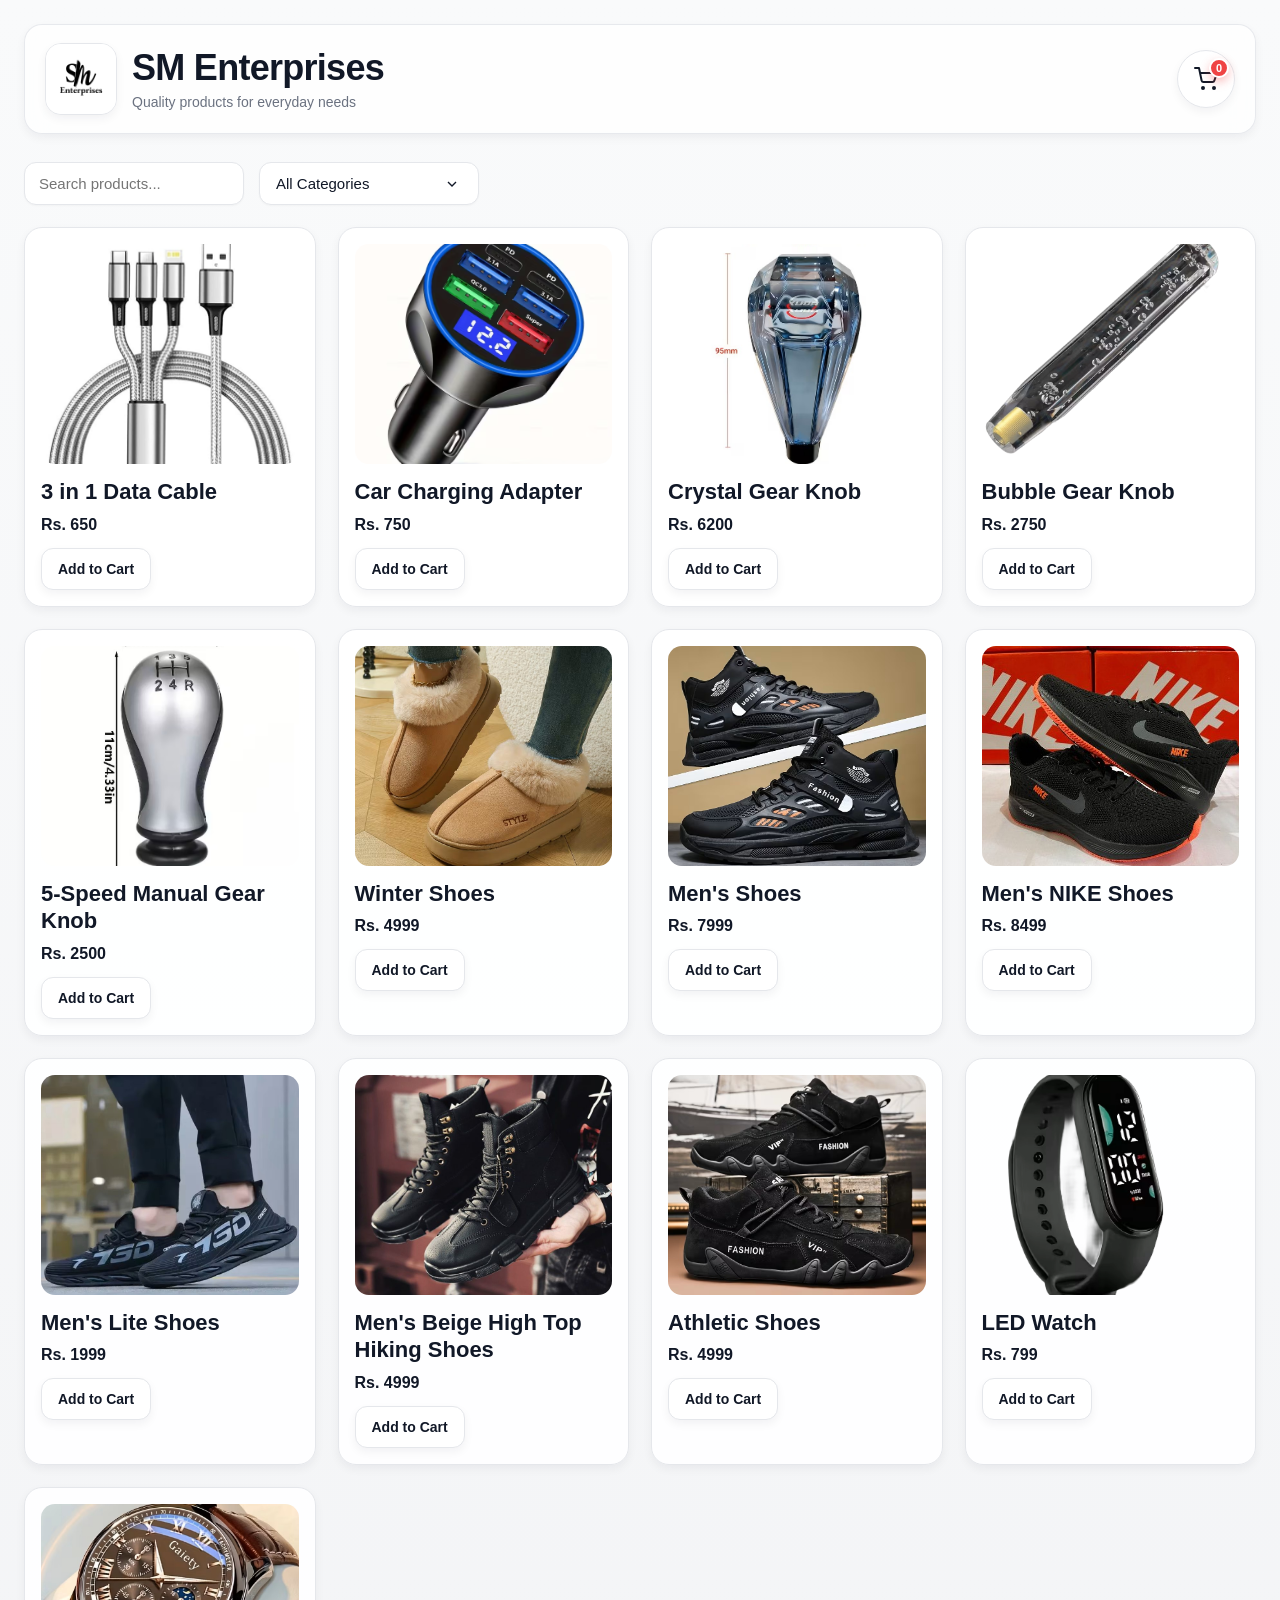
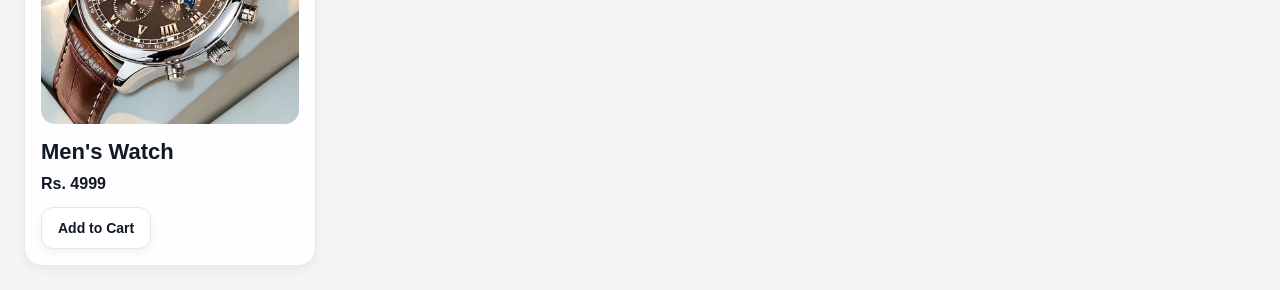
==== index.html @ e82f8332 "Update and rename shop.html to index.html" ====
<!DOCTYPE html>
<html lang="en">
<head>
  <meta charset="UTF-8" />
  <meta name="viewport" content="width=device-width, initial-scale=1.0" />
  <title>SM Enterprises | Shop</title>
  <link rel="stylesheet" href="style.css" />
</head>
<body>

  <div class="top-bar">
    <div class="brand">
      <img src="images/logo.jpg" alt="SM Enterprises Logo" class="logo" />

      <div class="brand-text">
        <h1 class="shop-title">SM Enterprises</h1>
        <p class="shop-tagline">Quality products for everyday needs</p>
      </div>
    </div>

    <a href="cart.html" class="cart-link" aria-label="View cart">
      <div class="cart-icon-wrapper">
        <svg class="cart-icon" xmlns="http://www.w3.org/2000/svg"
          viewBox="0 0 24 24" fill="none" stroke="currentColor"
          stroke-width="2" stroke-linecap="round" stroke-linejoin="round">
          <circle cx="9" cy="21" r="1"></circle>
          <circle cx="20" cy="21" r="1"></circle>
          <path d="M1 1h4l2.6 12.5a2 2 0 0 0 2 1.5h8.8a2 2 0 0 0 2-1.5L23 6H6"></path>
        </svg>

        <span id="cart-count" class="cart-badge">0</span>
      </div>
    </a>
  </div>

  <div class="shop-controls">
    <input type="text" id="search-input" placeholder="Search products..." />

    <select id="category-filter">
      <option value="All">All Categories</option>
      <option value="Car Accessories">Car Accessories</option>
      <option value="Shoes">Shoes</option>
      <option value="Watches">Watches</option>
      <option value="Lights and Mics">Lights and Mics</option>
      <option value="Kitchen Items">Kitchen Items</option>
    </select>
  </div>

  <div id="product-list"></div>

  <script src="script.js"></script>
</body>
</html>
---- style.css ----
:root {
  --bg: #f6f7fb;
  --surface: #ffffff;
  --surface-2: #f9fafb;
  --text: #111827;
  --muted: #6b7280;
  --border: #e5e7eb;
  --border-strong: #d1d5db;
  --primary: #111827;
  --primary-hover: #000000;
  --accent: #16a34a;
  --accent-soft: #dcfce7;
  --danger: #dc2626;
  --shadow-sm: 0 4px 10px rgba(17, 24, 39, 0.05);
  --shadow-md: 0 10px 25px rgba(17, 24, 39, 0.08);
  --radius-sm: 10px;
  --radius-md: 14px;
  --radius-lg: 18px;
  --transition: 0.25s ease;
}

* {
  box-sizing: border-box;
}

body {
  font-family: Arial, sans-serif;
  padding: 24px;
  margin: 0;
  background: linear-gradient(180deg, #f9fafb 0%, #f3f4f6 100%);
  color: var(--text);
}

/* TOP BAR */
.top-bar {
  display: flex;
  justify-content: space-between;
  align-items: center;
  gap: 20px;
  margin-bottom: 28px;
  flex-wrap: wrap;
  padding: 18px 20px;
  background: rgba(255, 255, 255, 0.75);
  backdrop-filter: blur(10px);
  border: 1px solid rgba(229, 231, 235, 0.9);
  border-radius: var(--radius-lg);
  box-shadow: var(--shadow-sm);
}

.brand {
  display: flex;
  align-items: center;
  gap: 15px;
}

.logo {
  width: 72px;
  height: 72px;
  object-fit: cover;
  border: 1px solid var(--border);
  border-radius: 16px;
  background: #fff;
  box-shadow: var(--shadow-sm);
}

.brand-text {
  display: flex;
  flex-direction: column;
}

.shop-title {
  margin: 0;
  font-size: 36px;
  line-height: 1.1;
  letter-spacing: -0.02em;
}

.shop-tagline {
  margin: 6px 0 0;
  font-size: 14px;
  color: var(--muted);
}

/* CART ICON BUTTON */
.cart-link {
  position: relative;
  display: inline-flex;
  align-items: center;
  justify-content: center;
  width: 58px;
  height: 58px;
  text-decoration: none;
  border: 1px solid var(--border);
  border-radius: 999px;
  background: #fff;
  box-shadow: var(--shadow-sm);
  transition: var(--transition);
}

.cart-link:hover {
  transform: translateY(-2px);
  box-shadow: 0 12px 24px rgba(0, 0, 0, 0.12);
  border-color: var(--border-strong);
}

.cart-icon-wrapper {
  position: relative;
  display: inline-flex;
  align-items: center;
  justify-content: center;
}

.cart-link svg,
.cart-icon {
  width: 24px;
  height: 24px;
  color: var(--text);
}

.cart-badge {
  position: absolute;
  top: -9px;
  right: -11px;
  min-width: 20px;
  height: 20px;
  padding: 0 5px;
  background: #ef4444;
  color: #fff;
  font-size: 11px;
  font-weight: 700;
  border-radius: 999px;
  display: flex;
  align-items: center;
  justify-content: center;
  line-height: 1;
  border: 2px solid #fff;
  box-shadow: 0 4px 10px rgba(239, 68, 68, 0.35);
}

/* BACK BUTTON */
.back-link {
  text-decoration: none;
  font-weight: 700;
  border: 1px solid var(--border);
  padding: 12px 18px;
  border-radius: 999px;
  display: inline-flex;
  align-items: center;
  gap: 10px;
  color: var(--text);
  background: #fff;
  box-shadow: var(--shadow-sm);
  transition: var(--transition);
}

.back-link:hover {
  background: var(--surface-2);
  border-color: var(--border-strong);
  transform: translateY(-1px);
}

.back-icon {
  width: 18px;
  height: 18px;
  flex-shrink: 0;
}

/* PAGE HEADER */
.page-header {
  margin-bottom: 22px;
}

.page-header h2 {
  margin: 0 0 8px;
  font-size: 30px;
  letter-spacing: -0.02em;
}

.page-header p {
  margin: 0;
  color: var(--muted);
  font-size: 16px;
}

/* SHOP CONTROLS */
.shop-controls {
  display: flex;
  gap: 15px;
  margin-bottom: 22px;
  flex-wrap: wrap;
}

.shop-controls input,
#checkout-form input,
#checkout-form textarea {
  padding: 12px 14px;
  border: 1px solid var(--border);
  border-radius: 12px;
  font-size: 15px;
  background: #fff;
  color: var(--text);
  outline: none;
  transition: var(--transition);
  box-shadow: 0 1px 2px rgba(0, 0, 0, 0.03);
}

.shop-controls input {
  min-width: 220px;
}

.shop-controls input:focus,
#checkout-form input:focus,
#checkout-form textarea:focus {
  border-color: #9ca3af;
  box-shadow: 0 0 0 4px rgba(17, 24, 39, 0.08);
}

/* MODERN SELECTS WITH BETTER ARROW SPACING */
.shop-controls select,
.summary-row select,
#checkout-form select {
  padding: 12px 58px 12px 16px;
  border: 1px solid var(--border);
  border-radius: 12px;
  font-size: 15px;
  background-color: #fff;
  color: var(--text);
  outline: none;
  transition: var(--transition);
  box-shadow: 0 1px 2px rgba(0, 0, 0, 0.03);
  appearance: none;
  -webkit-appearance: none;
  -moz-appearance: none;
  background-image: url("data:image/svg+xml;utf8,<svg fill='none' stroke='%23111827' stroke-width='2' viewBox='0 0 24 24' xmlns='http://www.w3.org/2000/svg'><path d='M6 9l6 6 6-6'/></svg>");
  background-repeat: no-repeat;
  background-position: right 18px center;
  background-size: 16px;
  cursor: pointer;
}

.shop-controls select {
  min-width: 220px;
}

.shop-controls select:focus,
.summary-row select:focus,
#checkout-form select:focus {
  border-color: #9ca3af;
  box-shadow: 0 0 0 4px rgba(17, 24, 39, 0.08);
}

/* SHOP PRODUCT GRID */
#product-list {
  display: grid;
  grid-template-columns: repeat(auto-fit, minmax(240px, 1fr));
  gap: 22px;
}

.product-card {
  border: 1px solid var(--border);
  padding: 16px;
  border-radius: var(--radius-lg);
  background: rgba(255, 255, 255, 0.95);
  box-shadow: var(--shadow-sm);
  transition: var(--transition);
}

.product-card:hover {
  transform: translateY(-4px);
  box-shadow: var(--shadow-md);
  border-color: var(--border-strong);
}

.product-card img {
  width: 100%;
  height: 220px;
  object-fit: cover;
  border-radius: 14px;
  display: block;
  margin-bottom: 14px;
}

.product-card h3 {
  margin: 0 0 10px;
  font-size: 22px;
  line-height: 1.25;
}

.product-card p {
  margin: 0 0 14px;
  color: var(--text);
  font-weight: 600;
}

/* BUTTONS */
button {
  padding: 12px 16px;
  cursor: pointer;
  border: 1px solid var(--border);
  border-radius: 12px;
  background: #fff;
  color: var(--text);
  font-size: 14px;
  font-weight: 700;
  transition: var(--transition);
  box-shadow: var(--shadow-sm);
}

button:hover {
  background: var(--surface-2);
  border-color: var(--border-strong);
  transform: translateY(-1px);
}

.summary-actions button:last-child,
#checkout-form button,
button.primary-btn {
  background: var(--primary);
  color: #fff;
  border-color: var(--primary);
}

.summary-actions button:last-child:hover,
#checkout-form button:hover,
button.primary-btn:hover {
  background: var(--primary-hover);
  border-color: var(--primary-hover);
}

button.danger-btn {
  background: #fff;
  color: var(--danger);
  border-color: rgba(220, 38, 38, 0.2);
}

button.danger-btn:hover {
  background: #fef2f2;
  border-color: rgba(220, 38, 38, 0.35);
}

/* QTY BOX */
.qty-box {
  display: inline-flex;
  align-items: center;
  gap: 10px;
  margin: 12px 0;
  padding: 6px;
  border: 1px solid var(--border);
  border-radius: 999px;
  background: var(--surface-2);
}

.qty-box button {
  width: 38px;
  height: 38px;
  font-size: 18px;
  font-weight: bold;
  padding: 0;
  border-radius: 999px;
  box-shadow: none;
}

.qty-box span {
  min-width: 24px;
  text-align: center;
  font-weight: 700;
  font-size: 15px;
}

/* CART PAGE LAYOUT */
.cart-layout {
  display: grid;
  grid-template-columns: 1.8fr 0.95fr;
  gap: 24px;
  align-items: start;
}

.cart-left {
  min-width: 0;
}

.cart-right {
  min-width: 280px;
}

.summary-box {
  border: 1px solid var(--border);
  border-radius: 20px;
  padding: 22px;
  background: rgba(255, 255, 255, 0.95);
  box-shadow: var(--shadow-md);
  position: sticky;
  top: 20px;
}

.summary-box h3 {
  margin-top: 0;
  margin-bottom: 20px;
  font-size: 26px;
  letter-spacing: -0.02em;
}

.summary-row {
  display: flex;
  justify-content: space-between;
  align-items: center;
  gap: 12px;
  margin-bottom: 16px;
  font-size: 16px;
}

.summary-row select {
  min-width: 200px;
}

.total-row {
  font-size: 18px;
  font-weight: 700;
  border-top: 1px solid var(--border);
  padding-top: 16px;
  margin-top: 16px;
}

.total-row span:last-child {
  font-size: 20px;
}

.free-text {
  color: var(--accent);
  font-weight: 800;
}

/* CART ITEM CARD */
.cart-item-row {
  display: grid;
  grid-template-columns: 140px 1fr auto;
  gap: 18px;
  align-items: center;
  border: 1px solid var(--border);
  border-radius: 20px;
  padding: 18px;
  background: rgba(255, 255, 255, 0.96);
  box-shadow: var(--shadow-sm);
  margin-bottom: 18px;
  transition: var(--transition);
}

.cart-item-row:hover {
  transform: translateY(-2px);
  box-shadow: var(--shadow-md);
}

.cart-image {
  width: 140px;
  height: 140px;
  min-width: 140px;
  max-width: 140px;
  object-fit: cover;
  border: 1px solid var(--border);
  border-radius: 16px;
  background: #fff;
}

.cart-item-info h3 {
  margin: 0 0 8px;
  font-size: 24px;
  line-height: 1.25;
}

.cart-price {
  color: var(--muted);
  font-weight: 500;
}

.cart-subtotal {
  margin: 8px 0 0;
  font-size: 18px;
  font-weight: 800;
  color: var(--text);
}

.cart-item-actions {
  display: flex;
  align-items: center;
  justify-content: center;
}

.cart-item-actions button {
  white-space: nowrap;
}

/* ACTIONS */
.cart-actions {
  display: flex;
  gap: 12px;
  flex-wrap: wrap;
  margin-top: 20px;
}

.summary-actions {
  display: flex;
  flex-direction: column;
  gap: 12px;
  margin-top: 22px;
}

.empty-cart {
  border: 1px dashed var(--border-strong);
  border-radius: 20px;
  padding: 36px;
  background: rgba(255, 255, 255, 0.9);
  font-size: 18px;
  color: var(--muted);
  text-align: center;
  box-shadow: var(--shadow-sm);
}

/* CHECKOUT */
.checkout-container {
  display: grid;
  grid-template-columns: 1fr 1fr;
  gap: 22px;
  margin-top: 20px;
}

.checkout-form-box,
.order-summary-box {
  border: 1px solid var(--border);
  border-radius: 20px;
  padding: 22px;
  background: rgba(255, 255, 255, 0.96);
  box-shadow: var(--shadow-sm);
}

.checkout-form-box h2,
.order-summary-box h2 {
  margin-top: 0;
  margin-bottom: 18px;
  font-size: 24px;
}

#checkout-form {
  display: flex;
  flex-direction: column;
  gap: 12px;
}

#checkout-form label {
  font-weight: 700;
  font-size: 14px;
  color: var(--text);
}

#checkout-form textarea {
  min-height: 110px;
  resize: vertical;
}

.checkout-card {
  display: flex;
  gap: 15px;
  align-items: flex-start;
  margin-bottom: 16px;
  padding: 14px;
  border: 1px solid var(--border);
  border-radius: 16px;
  background: var(--surface);
}

.checkout-image {
  width: 90px;
  height: 90px;
  min-width: 90px;
  max-width: 90px;
  object-fit: cover;
  border: 1px solid var(--border);
  border-radius: 12px;
  flex-shrink: 0;
}

.checkout-details {
  flex: 1;
}

.checkout-details h3 {
  margin: 0 0 8px;
  font-size: 18px;
}

.checkout-details p {
  margin: 6px 0;
  color: var(--muted);
}

/* MODERN SMALL TAGS / BADGES */
.badge,
.free-badge {
  display: inline-flex;
  align-items: center;
  gap: 6px;
  padding: 6px 10px;
  border-radius: 999px;
  font-size: 12px;
  font-weight: 700;
}

.free-badge {
  background: var(--accent-soft);
  color: #166534;
}

/* RESPONSIVE */
@media (max-width: 992px) {
  .cart-layout {
    grid-template-columns: 1fr;
  }

  .summary-box {
    position: static;
  }

  .checkout-container {
    grid-template-columns: 1fr;
  }
}

@media (max-width: 768px) {
  body {
    padding: 15px;
  }

  .top-bar {
    flex-direction: column;
    align-items: flex-start;
    padding: 16px;
  }

  .brand {
    align-items: flex-start;
  }

  .shop-title {
    font-size: 28px;
  }

  .cart-item-row {
    grid-template-columns: 1fr;
    align-items: start;
  }

  .cart-image {
    width: 120px;
    height: 120px;
    min-width: 120px;
    max-width: 120px;
  }

  .cart-item-info h3 {
    font-size: 20px;
  }

  .summary-row {
    flex-direction: column;
    align-items: flex-start;
  }

  .summary-row select {
    width: 100%;
    min-width: 100%;
  }

  .checkout-card {
    flex-direction: column;
    align-items: flex-start;
  }

  .checkout-image {
    width: 90px;
    height: 90px;
    min-width: 90px;
    max-width: 90px;
  }
}
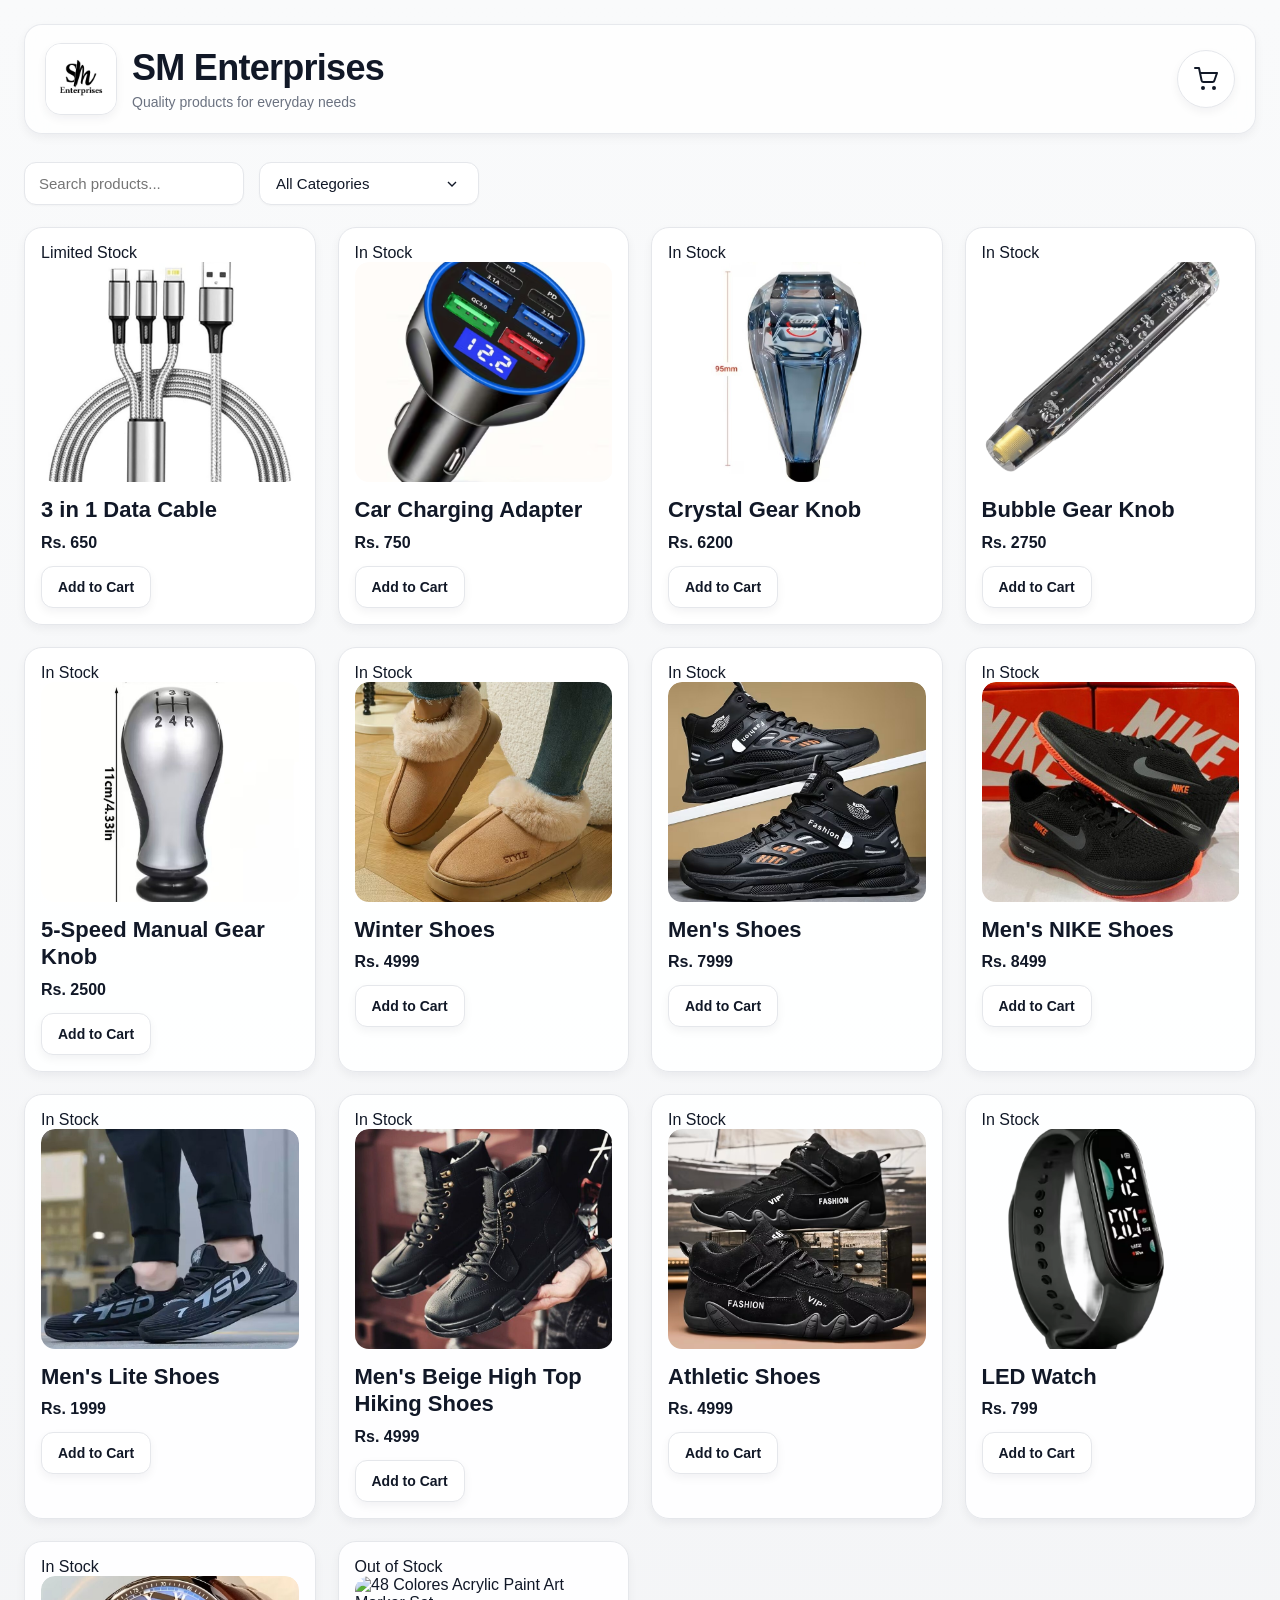
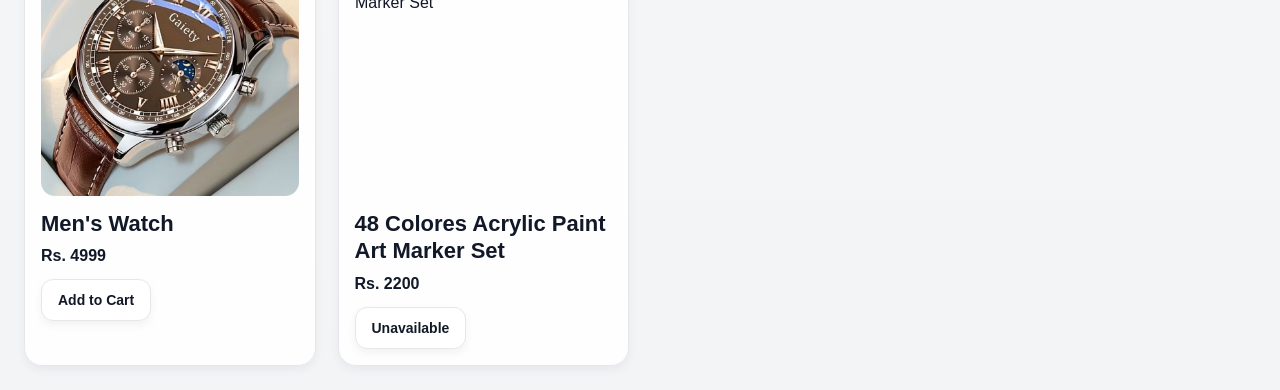
==== commit 672be657: "Update index.html" ====
--- a/index.html
+++ b/index.html
@@ -43,6 +43,7 @@
       <option value="Watches">Watches</option>
       <option value="Lights and Mics">Lights and Mics</option>
       <option value="Kitchen Items">Kitchen Items</option>
+      <option value="Marker Pens">Marker Pens</option>
     </select>
   </div>
 
@@ -51,3 +52,4 @@
   <script src="script.js"></script>
 </body>
 </html>
+
--- a/style.css
+++ b/style.css
@@ -271,6 +271,23 @@
   border-color: var(--border-strong);
 }
 
+/* PRODUCT LINKS */
+.product-link,
+.product-link-text {
+  text-decoration: none;
+  color: inherit;
+}
+
+.product-link {
+  display: block;
+  overflow: hidden;
+  border-radius: 14px;
+}
+
+.product-link-text:hover {
+  color: #374151;
+}
+
 .product-card img {
   width: 100%;
   height: 220px;
@@ -278,6 +295,12 @@
   border-radius: 14px;
   display: block;
   margin-bottom: 14px;
+  transition: transform 0.4s ease;
+  will-change: transform;
+}
+
+.product-card:hover .product-link img {
+  transform: scale(1.08);
 }
 
 .product-card h3 {
@@ -290,6 +313,148 @@
   margin: 0 0 14px;
   color: var(--text);
   font-weight: 600;
+}
+
+/* PRODUCT DETAILS PAGE */
+.product-details-page {
+  margin-top: 20px;
+}
+
+.product-details-card {
+  display: grid;
+  grid-template-columns: 1fr 1fr;
+  gap: 30px;
+  background: rgba(255, 255, 255, 0.96);
+  border: 1px solid var(--border);
+  border-radius: 20px;
+  padding: 24px;
+  box-shadow: var(--shadow-md);
+}
+
+.product-details-image-box {
+  background: #fff;
+  border: 1px solid var(--border);
+  border-radius: 18px;
+  padding: 16px;
+  overflow: hidden;
+}
+
+.product-details-image {
+  width: 100%;
+  height: 420px;
+  object-fit: cover;
+  border-radius: 14px;
+  display: block;
+  transition: transform 0.4s ease;
+  will-change: transform;
+}
+
+.product-details-image:hover {
+  transform: scale(1.06);
+}
+
+.product-details-info h2 {
+  margin-top: 0;
+  margin-bottom: 12px;
+  font-size: 34px;
+  line-height: 1.2;
+}
+
+.product-details-price {
+  font-size: 28px;
+  font-weight: 800;
+  margin: 0 0 18px;
+}
+
+.product-details-description {
+  color: var(--muted);
+  font-size: 16px;
+  line-height: 1.7;
+  margin-bottom: 24px;
+}
+
+/* RELATED PRODUCTS */
+.related-products-section {
+  margin-top: 40px;
+}
+
+.related-products-section h2 {
+  margin: 0 0 18px;
+  font-size: 28px;
+  letter-spacing: -0.02em;
+}
+
+.related-products-grid {
+  display: grid;
+  grid-template-columns: repeat(4, minmax(0, 1fr));
+  gap: 22px;
+  align-items: start;
+}
+
+.related-products-grid .product-card {
+  border: 1px solid var(--border);
+  padding: 16px;
+  border-radius: var(--radius-lg);
+  background: rgba(255, 255, 255, 0.95);
+  box-shadow: var(--shadow-sm);
+  transition: var(--transition);
+  min-width: 0;
+}
+
+.related-products-grid .product-card:hover {
+  transform: translateY(-4px);
+  box-shadow: var(--shadow-md);
+  border-color: var(--border-strong);
+}
+
+.related-products-grid .product-link {
+  display: block;
+  overflow: hidden;
+  border-radius: 14px;
+}
+
+.related-products-grid .product-card img {
+  width: 100%;
+  aspect-ratio: 1 / 1;
+  height: auto;
+  object-fit: cover;
+  border-radius: 14px;
+  display: block;
+  margin-bottom: 14px;
+  transition: transform 0.4s ease;
+  will-change: transform;
+}
+
+.related-products-grid .product-card:hover .product-link img {
+  transform: scale(1.08);
+}
+
+.related-products-grid .product-card h3 {
+  margin: 0 0 10px;
+  font-size: 20px;
+  line-height: 1.3;
+}
+
+.related-products-grid .product-card p {
+  margin: 0 0 14px;
+  color: var(--text);
+  font-weight: 600;
+}
+
+.related-products-grid .product-card button {
+  width: 100%;
+}
+
+@media (max-width: 992px) {
+  .related-products-grid {
+    grid-template-columns: repeat(2, minmax(0, 1fr));
+  }
+}
+
+@media (max-width: 576px) {
+  .related-products-grid {
+    grid-template-columns: 1fr;
+  }
 }
 
 /* BUTTONS */
@@ -622,6 +787,10 @@
   .checkout-container {
     grid-template-columns: 1fr;
   }
+
+  .product-details-card {
+    grid-template-columns: 1fr;
+  }
 }
 
 @media (max-width: 768px) {
@@ -680,4 +849,51 @@
     min-width: 90px;
     max-width: 90px;
   }
-}+
+  .product-details-image {
+    height: 300px;
+  }
+
+  .product-details-info h2 {
+    font-size: 26px;
+  }
+
+  .product-details-price {
+    font-size: 22px;
+  }
+  .stock-badge {
+  display: inline-flex;
+  align-items: center;
+  justify-content: center;
+  padding: 6px 10px;
+  border-radius: 999px;
+  font-size: 12px;
+  font-weight: 700;
+  margin-bottom: 12px;
+  width: fit-content;
+}
+
+.in-stock {
+  background: #dcfce7;
+  color: #166534;
+}
+
+.limited-stock {
+  background: #fef3c7;
+  color: #92400e;
+}
+
+.out-of-stock {
+  background: #fee2e2;
+  color: #991b1b;
+}
+
+button:disabled {
+  opacity: 0.6;
+  cursor: not-allowed;
+  transform: none;
+}
+}
+
+
+
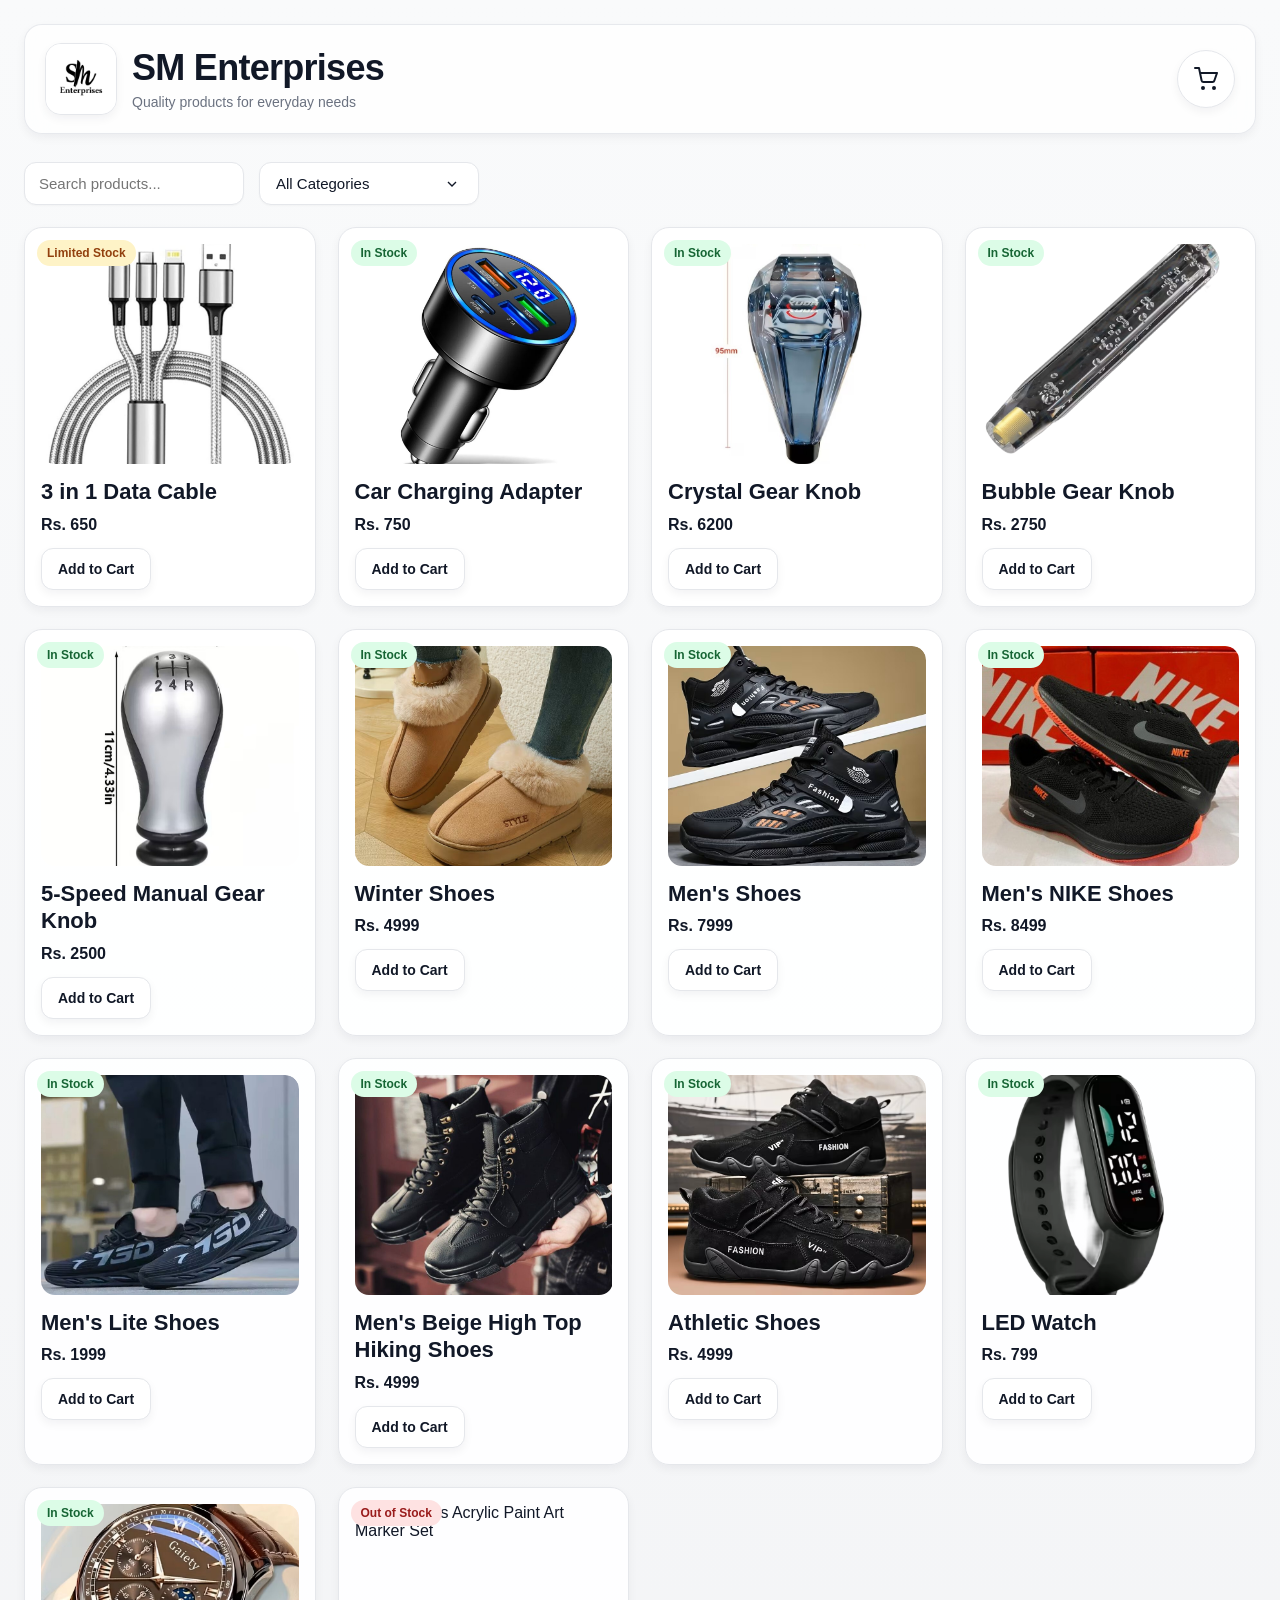
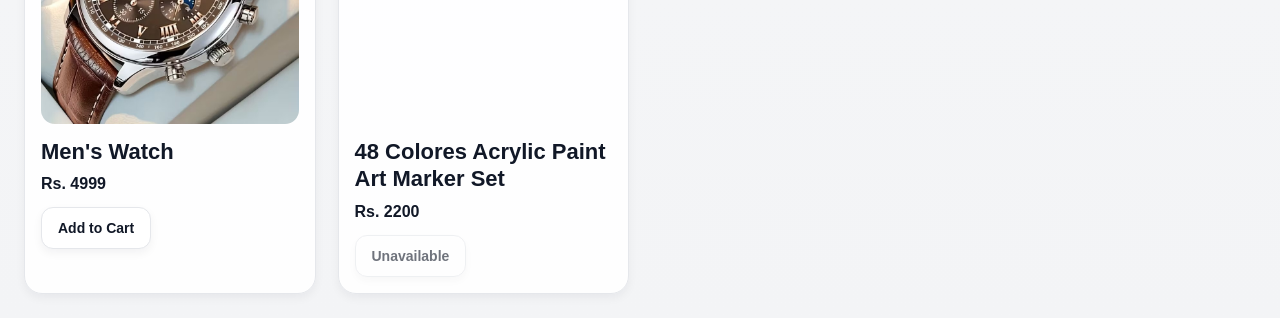
==== commit 01bd3a4e: "Update index.html" ====
--- a/index.html
+++ b/index.html
@@ -4,6 +4,17 @@
   <meta charset="UTF-8" />
   <meta name="viewport" content="width=device-width, initial-scale=1.0" />
   <title>SM Enterprises | Shop</title>
+
+  <!-- Google Analytics -->
+<script async src="https://www.googletagmanager.com/gtag/js?id=G-XXXXXXXXXX"></script>
+<script>
+window.dataLayer = window.dataLayer || [];
+function gtag(){dataLayer.push(arguments);}
+gtag('js', new Date());
+
+gtag('config', 'G-SLBJ3GS4QW');
+</script>
+  
   <link rel="stylesheet" href="style.css" />
 </head>
 <body>
@@ -43,7 +54,7 @@
       <option value="Watches">Watches</option>
       <option value="Lights and Mics">Lights and Mics</option>
       <option value="Kitchen Items">Kitchen Items</option>
-      <option value="Marker Pens">Marker Pens</option>
+      <option value="Art and Craft">Art and Craft</option>
     </select>
   </div>
 
@@ -53,3 +64,5 @@
 </body>
 </html>
 
+
+
--- a/style.css
+++ b/style.css
@@ -215,7 +215,7 @@
   box-shadow: 0 0 0 4px rgba(17, 24, 39, 0.08);
 }
 
-/* MODERN SELECTS WITH BETTER ARROW SPACING */
+/* MODERN SELECTS */
 .shop-controls select,
 .summary-row select,
 #checkout-form select {
@@ -263,12 +263,46 @@
   background: rgba(255, 255, 255, 0.95);
   box-shadow: var(--shadow-sm);
   transition: var(--transition);
+  position: relative;
 }
 
 .product-card:hover {
   transform: translateY(-4px);
   box-shadow: var(--shadow-md);
   border-color: var(--border-strong);
+}
+
+/* STOCK BADGES */
+.stock-badge {
+  position: absolute;
+  top: 12px;
+  left: 12px;
+  padding: 6px 10px;
+  border-radius: 999px;
+  font-size: 12px;
+  font-weight: 700;
+  z-index: 2;
+}
+
+.in-stock {
+  background: #dcfce7;
+  color: #166534;
+}
+
+.limited-stock {
+  background: #fef3c7;
+  color: #92400e;
+}
+
+.out-of-stock {
+  background: #fee2e2;
+  color: #991b1b;
+}
+
+button:disabled {
+  opacity: 0.6;
+  cursor: not-allowed;
+  transform: none;
 }
 
 /* PRODUCT LINKS */
@@ -392,19 +426,7 @@
 }
 
 .related-products-grid .product-card {
-  border: 1px solid var(--border);
-  padding: 16px;
-  border-radius: var(--radius-lg);
-  background: rgba(255, 255, 255, 0.95);
-  box-shadow: var(--shadow-sm);
-  transition: var(--transition);
   min-width: 0;
-}
-
-.related-products-grid .product-card:hover {
-  transform: translateY(-4px);
-  box-shadow: var(--shadow-md);
-  border-color: var(--border-strong);
 }
 
 .related-products-grid .product-link {
@@ -445,18 +467,6 @@
   width: 100%;
 }
 
-@media (max-width: 992px) {
-  .related-products-grid {
-    grid-template-columns: repeat(2, minmax(0, 1fr));
-  }
-}
-
-@media (max-width: 576px) {
-  .related-products-grid {
-    grid-template-columns: 1fr;
-  }
-}
-
 /* BUTTONS */
 button {
   padding: 12px 16px;
@@ -774,7 +784,7 @@
   color: #166534;
 }
 
-/* RESPONSIVE */
+/* TABLET */
 @media (max-width: 992px) {
   .cart-layout {
     grid-template-columns: 1fr;
@@ -791,25 +801,77 @@
   .product-details-card {
     grid-template-columns: 1fr;
   }
-}
-
+
+  .related-products-grid {
+    grid-template-columns: repeat(2, minmax(0, 1fr));
+  }
+}
+
+/* MOBILE */
 @media (max-width: 768px) {
   body {
     padding: 15px;
   }
 
   .top-bar {
+    flex-direction: row;
+    align-items: flex-start;
+    justify-content: space-between;
+    gap: 14px;
+    padding: 16px;
+  }
+
+  .brand {
+    flex: 1;
+    min-width: 0;
+    align-items: center;
+    gap: 12px;
+  }
+
+  .logo {
+    width: 56px;
+    height: 56px;
+    border-radius: 14px;
+    flex-shrink: 0;
+  }
+
+  .brand-text {
+    min-width: 0;
+  }
+
+  .shop-title {
+    font-size: 22px;
+    line-height: 1.15;
+    margin: 0;
+  }
+
+  .shop-tagline {
+    font-size: 13px;
+    margin-top: 4px;
+    line-height: 1.4;
+  }
+
+  .cart-link {
+    width: 52px;
+    height: 52px;
+    flex-shrink: 0;
+    align-self: center;
+  }
+
+  .cart-badge {
+    top: -6px;
+    right: -8px;
+  }
+
+  .shop-controls {
     flex-direction: column;
-    align-items: flex-start;
-    padding: 16px;
-  }
-
-  .brand {
-    align-items: flex-start;
-  }
-
-  .shop-title {
-    font-size: 28px;
+    gap: 12px;
+  }
+
+  .shop-controls input,
+  .shop-controls select {
+    width: 100%;
+    min-width: 100%;
   }
 
   .cart-item-row {
@@ -861,39 +923,8 @@
   .product-details-price {
     font-size: 22px;
   }
-  .stock-badge {
-  display: inline-flex;
-  align-items: center;
-  justify-content: center;
-  padding: 6px 10px;
-  border-radius: 999px;
-  font-size: 12px;
-  font-weight: 700;
-  margin-bottom: 12px;
-  width: fit-content;
-}
-
-.in-stock {
-  background: #dcfce7;
-  color: #166534;
-}
-
-.limited-stock {
-  background: #fef3c7;
-  color: #92400e;
-}
-
-.out-of-stock {
-  background: #fee2e2;
-  color: #991b1b;
-}
-
-button:disabled {
-  opacity: 0.6;
-  cursor: not-allowed;
-  transform: none;
-}
-}
-
-
-
+
+  .related-products-grid {
+    grid-template-columns: 1fr;
+  }
+}
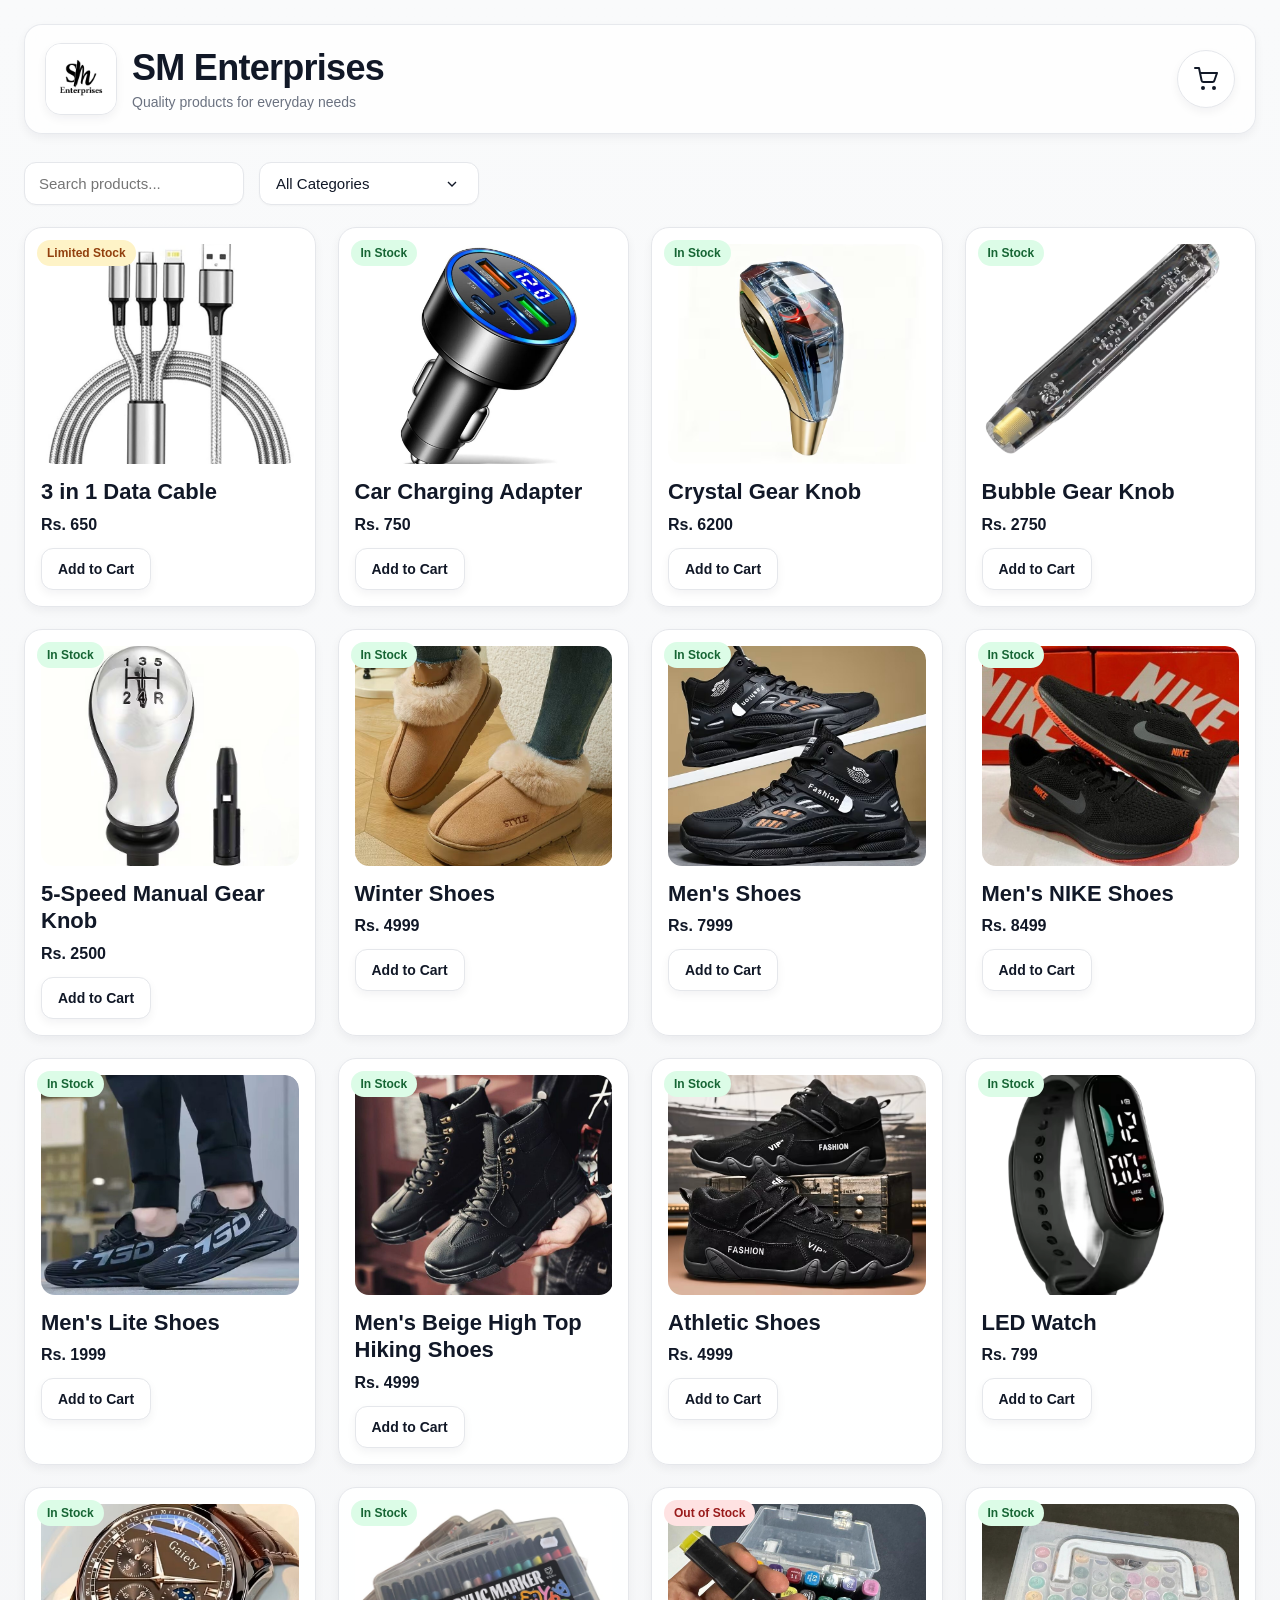
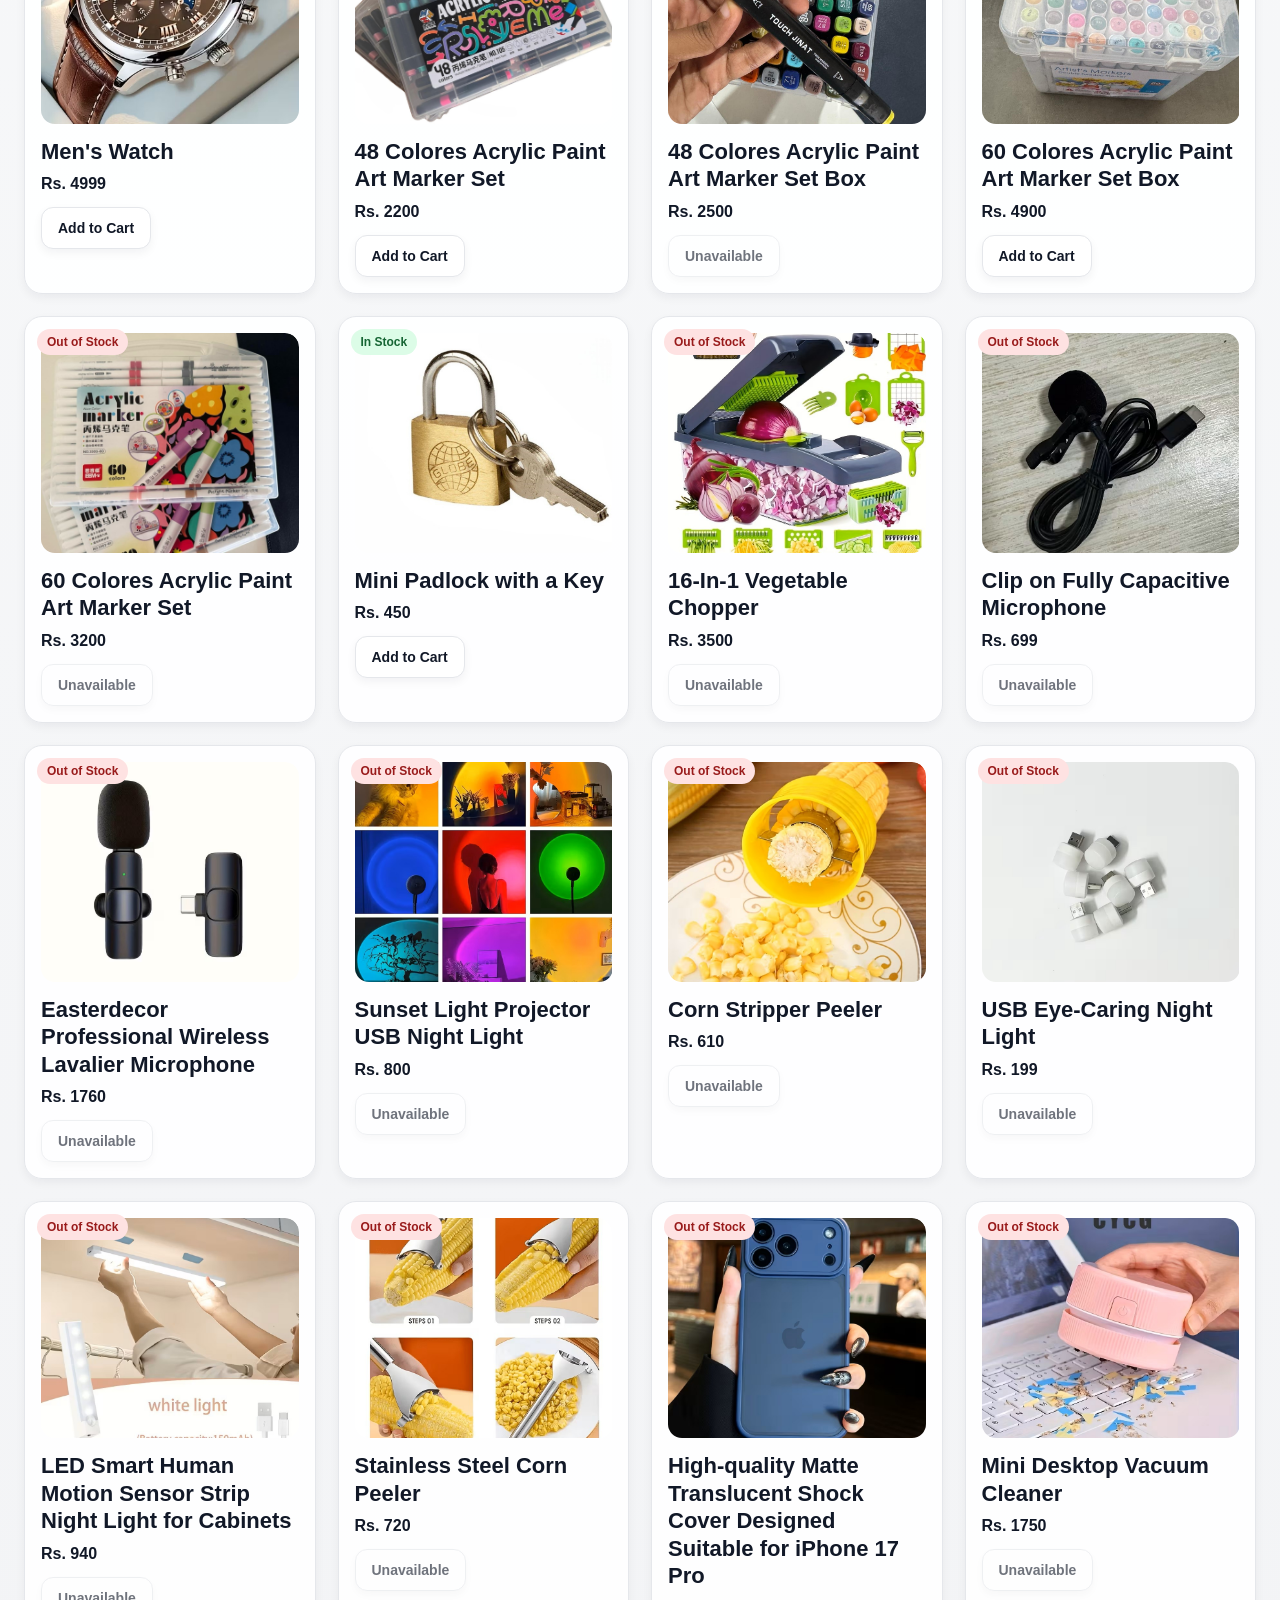
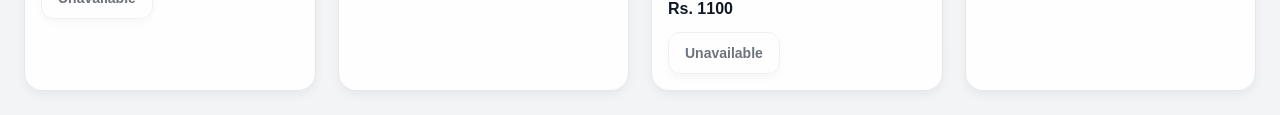
==== commit edd00bfc: "Update index.html" ====
--- a/index.html
+++ b/index.html
@@ -6,7 +6,7 @@
   <title>SM Enterprises | Shop</title>
 
   <!-- Google Analytics -->
-<script async src="https://www.googletagmanager.com/gtag/js?id=G-XXXXXXXXXX"></script>
+<script async src="https://www.googletagmanager.com/gtag/js?id=G-SLBJ3GS4QW"></script>
 <script>
 window.dataLayer = window.dataLayer || [];
 function gtag(){dataLayer.push(arguments);}
@@ -50,11 +50,13 @@
     <select id="category-filter">
       <option value="All">All Categories</option>
       <option value="Car Accessories">Car Accessories</option>
+      <option value="Mobile Accessories">Mobile Accessories</option>
       <option value="Shoes">Shoes</option>
       <option value="Watches">Watches</option>
       <option value="Lights and Mics">Lights and Mics</option>
       <option value="Kitchen Items">Kitchen Items</option>
       <option value="Art and Craft">Art and Craft</option>
+      <option value="Other">Other</option>
     </select>
   </div>
 
@@ -66,3 +68,4 @@
 
 
 
+
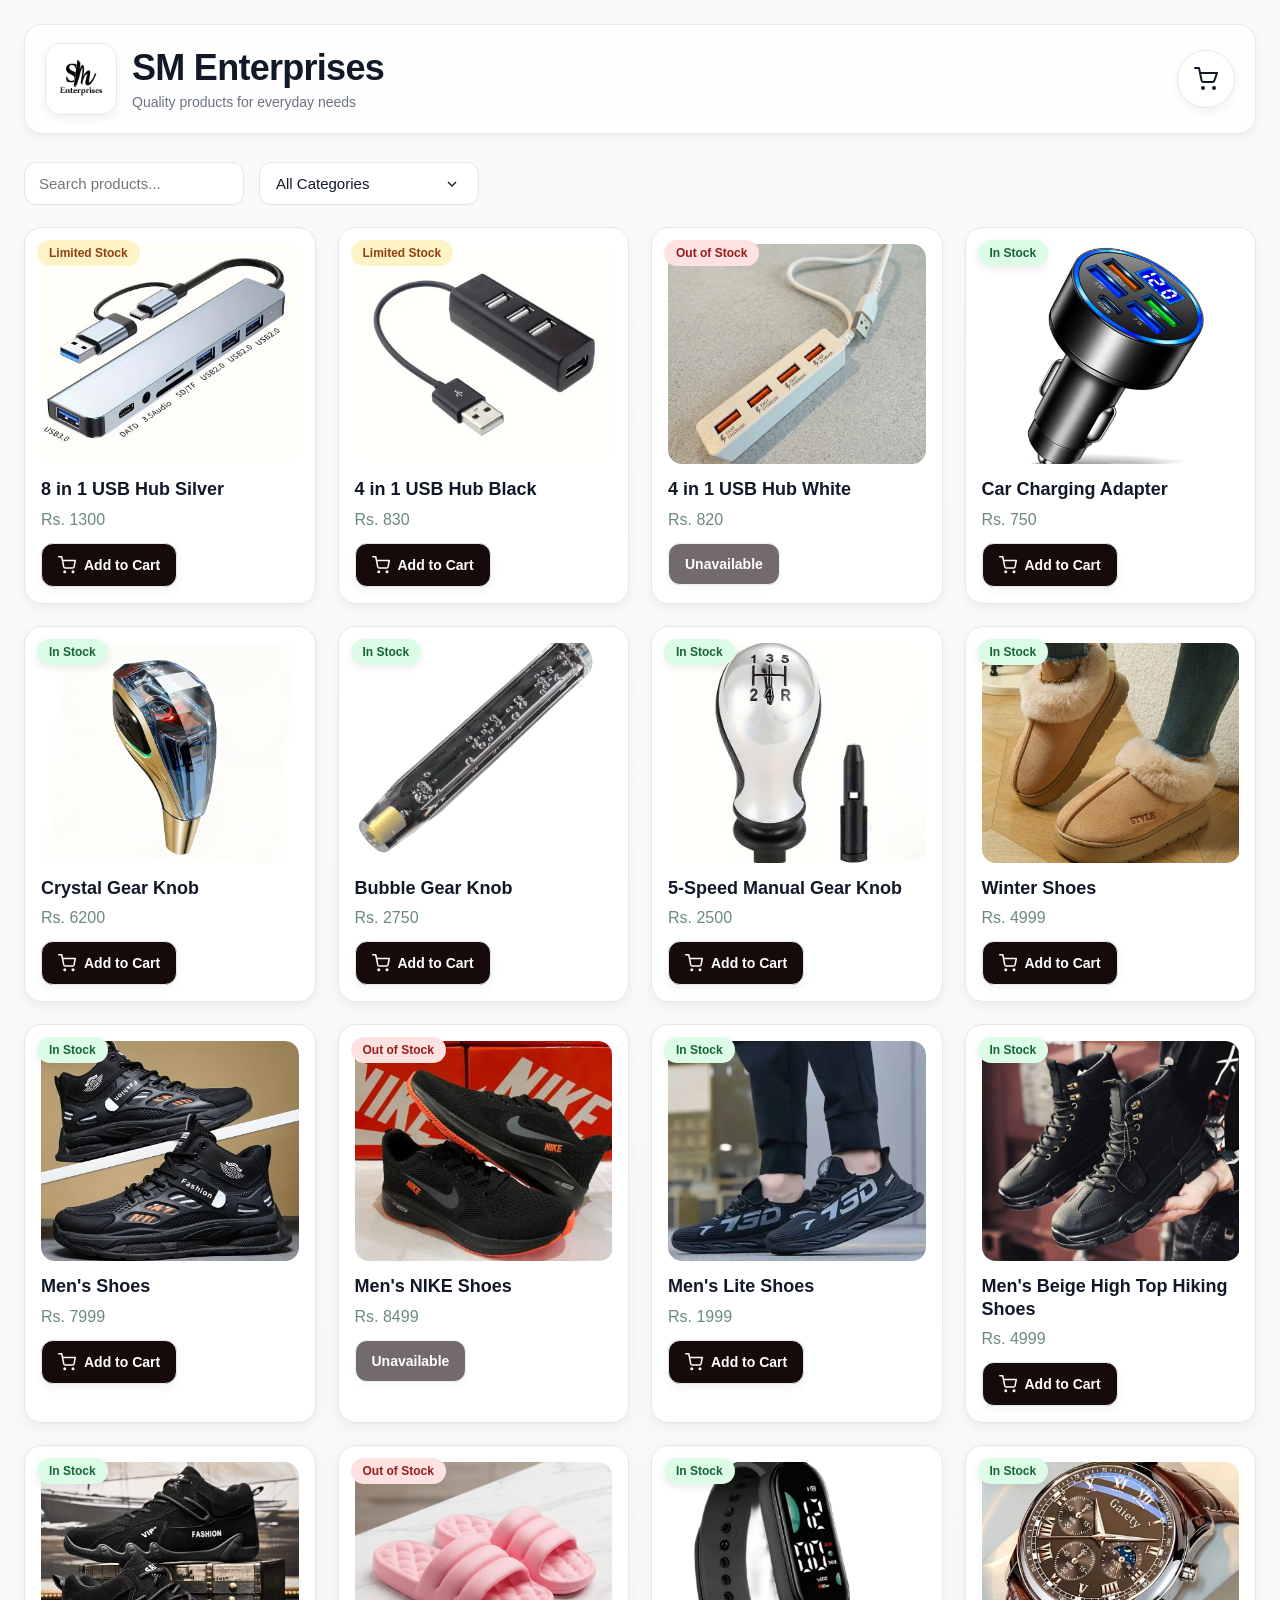
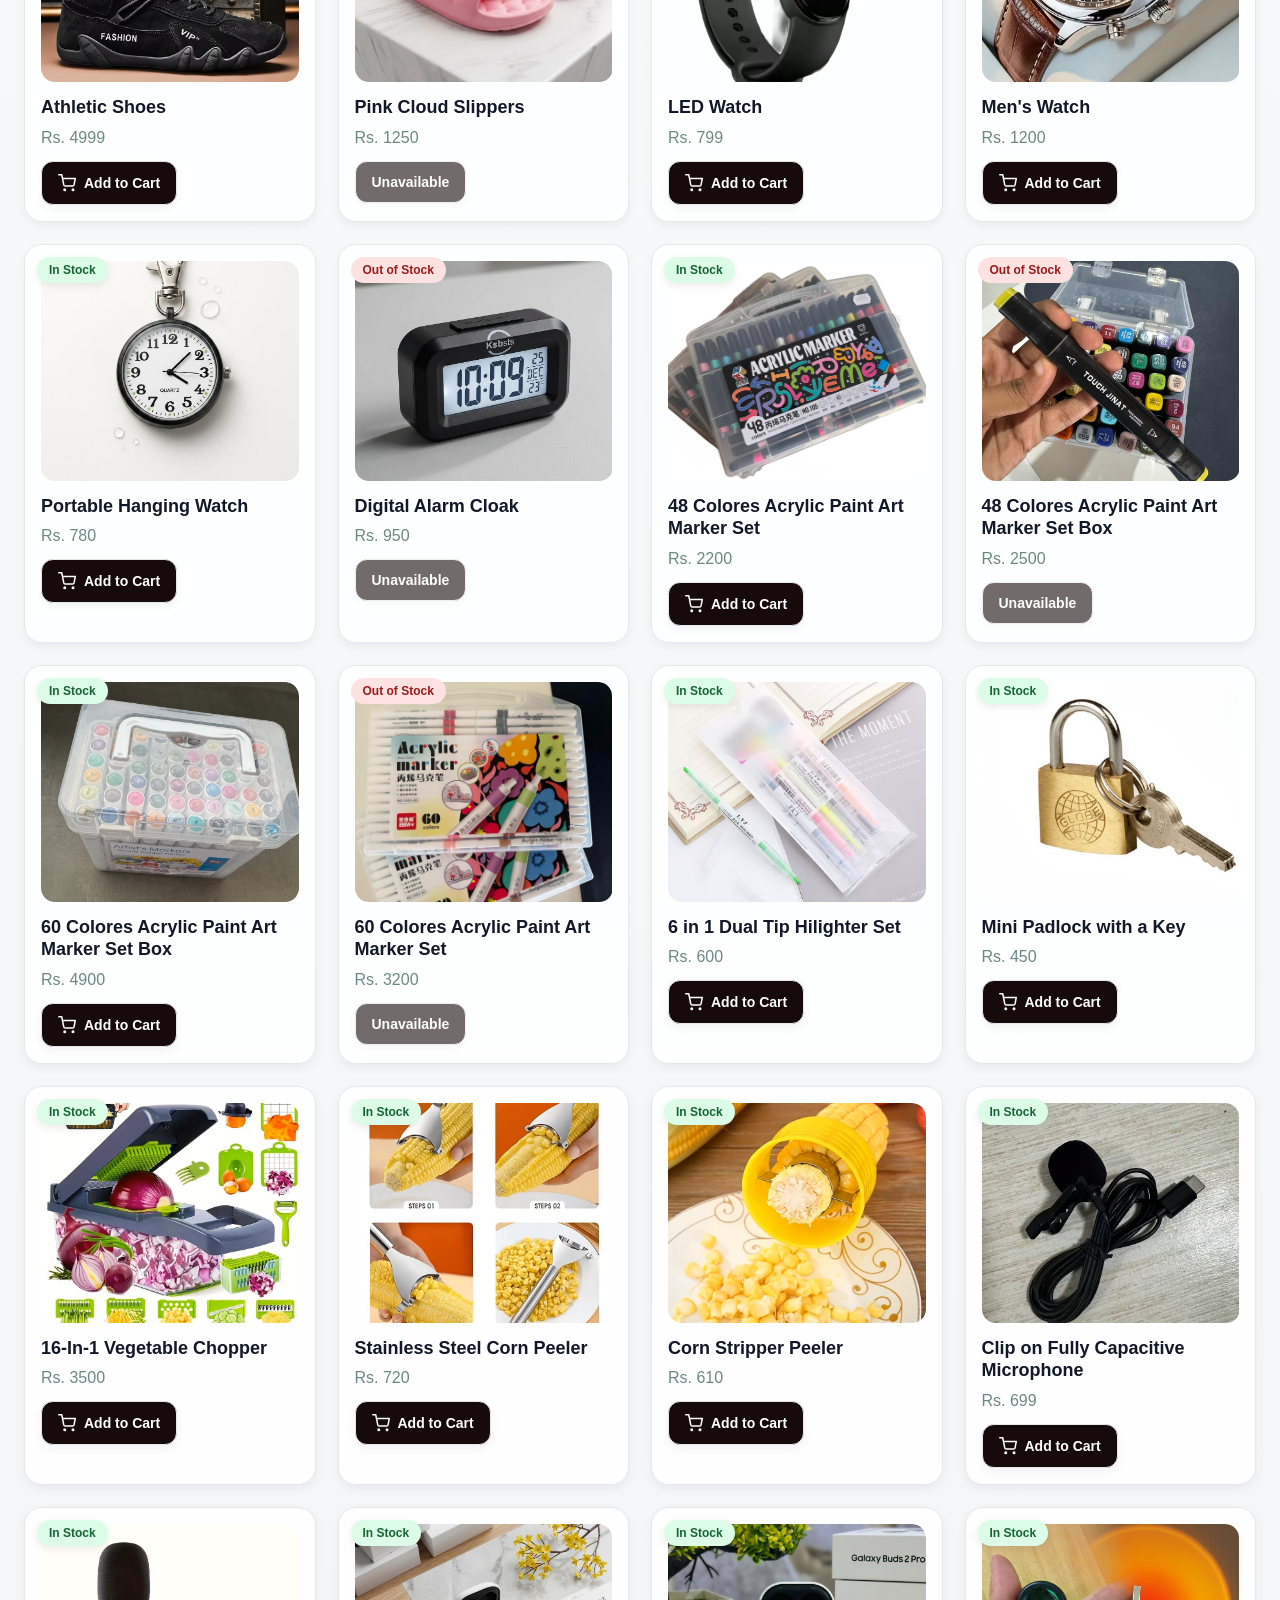
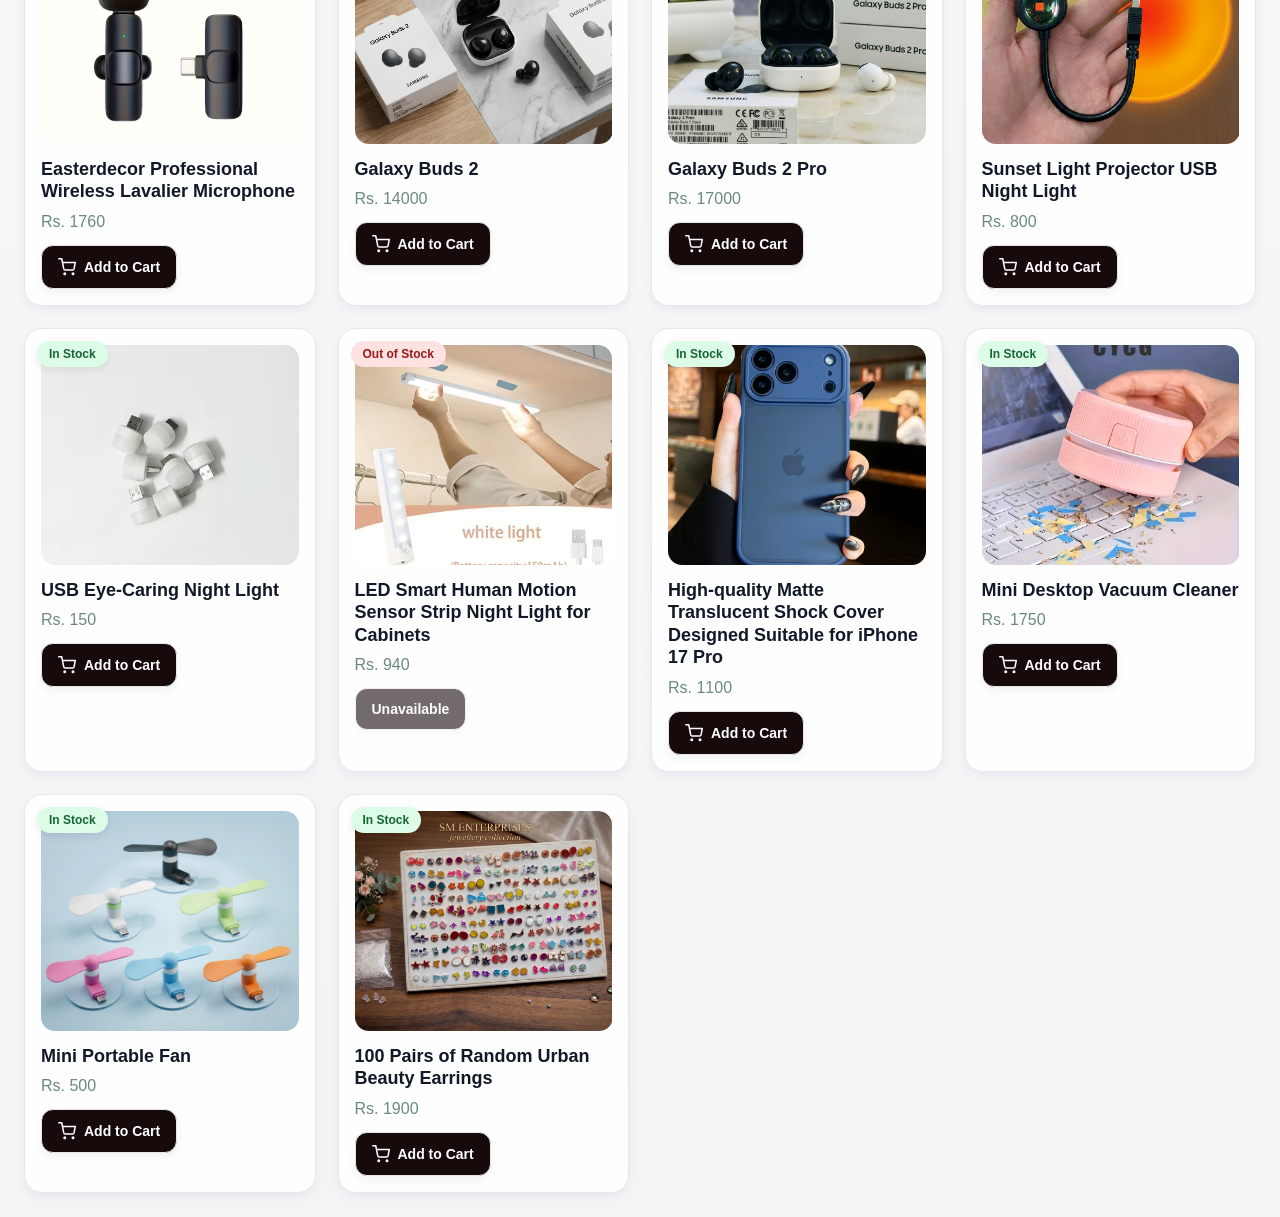
==== commit 6fe6350d: "Update index.html Added the fancy category" ====
--- a/index.html
+++ b/index.html
@@ -56,6 +56,7 @@
       <option value="Lights and Mics">Lights and Mics</option>
       <option value="Kitchen Items">Kitchen Items</option>
       <option value="Art and Craft">Art and Craft</option>
+      <option value="Fancy">Fancy</option>
       <option value="Other">Other</option>
     </select>
   </div>
--- a/style.css
+++ b/style.css
@@ -31,7 +31,7 @@
   color: var(--text);
 }
 
-/* TOP BAR */
+/* ------------------------------TOP BAR------------------------------ */
 .top-bar {
   display: flex;
   justify-content: space-between;
@@ -182,7 +182,7 @@
   font-size: 16px;
 }
 
-/* SHOP CONTROLS */
+/* ------------------------------SHOP CONTROLS------------------------------ */
 .shop-controls {
   display: flex;
   gap: 15px;
@@ -249,7 +249,7 @@
   box-shadow: 0 0 0 4px rgba(17, 24, 39, 0.08);
 }
 
-/* SHOP PRODUCT GRID */
+/* ------------------------------SHOP PRODUCT GRID------------------------------ */
 #product-list {
   display: grid;
   grid-template-columns: repeat(auto-fit, minmax(240px, 1fr));
@@ -277,16 +277,17 @@
   position: absolute;
   top: 12px;
   left: 12px;
-  padding: 6px 10px;
+  padding: 6px 12px;
   border-radius: 999px;
   font-size: 12px;
   font-weight: 700;
-  z-index: 2;
+  z-index: 5;
 }
 
 .in-stock {
   background: #dcfce7;
   color: #166534;
+  box-shadow: 0 3px 8px rgba(0,0,0,0.08);
 }
 
 .limited-stock {
@@ -339,17 +340,17 @@
 
 .product-card h3 {
   margin: 0 0 10px;
-  font-size: 22px;
+  font-size: 18px;
   line-height: 1.25;
 }
 
 .product-card p {
   margin: 0 0 14px;
-  color: var(--text);
-  font-weight: 600;
-}
-
-/* PRODUCT DETAILS PAGE */
+  color: rgba(101, 132, 123, 0.96);
+  font-weight: 500;
+}
+
+/* ------------------------------PRODUCT DETAILS PAGE------------------------------ */
 .product-details-page {
   margin-top: 20px;
 }
@@ -363,28 +364,42 @@
   border-radius: 20px;
   padding: 24px;
   box-shadow: var(--shadow-md);
+  position: relative;
+}
+
+.product-details-info button {
+  width: 180px;
+  padding: 14px;
+  font-size: 15px;
 }
 
 .product-details-image-box {
   background: #fff;
   border: 1px solid var(--border);
   border-radius: 18px;
-  padding: 16px;
-  overflow: hidden;
+  padding: 20px;
+  display: flex;
+  align-items: center;
+  justify-content: center;
 }
 
 .product-details-image {
   width: 100%;
-  height: 420px;
-  object-fit: cover;
-  border-radius: 14px;
-  display: block;
+  max-width: 420px;
+  height: auto;
+  object-fit: contain;
   transition: transform 0.4s ease;
-  will-change: transform;
 }
 
 .product-details-image:hover {
   transform: scale(1.06);
+}
+
+.product-details-info {
+  display: flex;
+  flex-direction: column;
+  justify-content: center;
+  gap: 14px;
 }
 
 .product-details-info h2 {
@@ -396,8 +411,9 @@
 
 .product-details-price {
   font-size: 28px;
-  font-weight: 800;
+  font-weight: 600;
   margin: 0 0 18px;
+  color: rgba(101, 132, 123, 0.96);
 }
 
 .product-details-description {
@@ -467,30 +483,37 @@
   width: 100%;
 }
 
-/* BUTTONS */
+/* ------------------------------BUTTONS------------------------------ */
 button {
   padding: 12px 16px;
   cursor: pointer;
   border: 1px solid var(--border);
   border-radius: 12px;
-  background: #fff;
-  color: var(--text);
+  background: #170a0a;
+  color: #ffffff;
   font-size: 14px;
   font-weight: 700;
   transition: var(--transition);
   box-shadow: var(--shadow-sm);
 }
 
+.add-to-cart-btn{
+display:flex;
+align-items:center;
+justify-content:center;
+gap:8px;
+}
+
 button:hover {
-  background: var(--surface-2);
-  border-color: var(--border-strong);
+  background:  #e3041a;
+  border-color:  #e3041a;
   transform: translateY(-1px);
 }
 
 .summary-actions button:last-child,
 #checkout-form button,
 button.primary-btn {
-  background: var(--primary);
+  background:#000000;
   color: #fff;
   border-color: var(--primary);
 }
@@ -498,8 +521,8 @@
 .summary-actions button:last-child:hover,
 #checkout-form button:hover,
 button.primary-btn:hover {
-  background: var(--primary-hover);
-  border-color: var(--primary-hover);
+  background: #e3041a;
+  border-color: #e3041a;
 }
 
 button.danger-btn {
@@ -513,7 +536,7 @@
   border-color: rgba(220, 38, 38, 0.35);
 }
 
-/* QTY BOX */
+/* ------------------------------QTY BOX------------------------------ */
 .qty-box {
   display: inline-flex;
   align-items: center;
@@ -542,7 +565,7 @@
   font-size: 15px;
 }
 
-/* CART PAGE LAYOUT */
+/* ------------------------------CART PAGE LAYOUT------------------------------ */
 .cart-layout {
   display: grid;
   grid-template-columns: 1.8fr 0.95fr;
@@ -650,7 +673,7 @@
 .cart-subtotal {
   margin: 8px 0 0;
   font-size: 18px;
-  font-weight: 800;
+  font-weight: 600;
   color: var(--text);
 }
 
@@ -690,7 +713,7 @@
   box-shadow: var(--shadow-sm);
 }
 
-/* CHECKOUT */
+/* ------------------------------CHECKOUT------------------------------ */
 .checkout-container {
   display: grid;
   grid-template-columns: 1fr 1fr;
@@ -784,7 +807,7 @@
   color: #166534;
 }
 
-/* TABLET */
+/* ++++++++++++++++++++++++++++++++TABLET++++++++++++++++++++++++++++++++ */
 @media (max-width: 992px) {
   .cart-layout {
     grid-template-columns: 1fr;
@@ -807,7 +830,7 @@
   }
 }
 
-/* MOBILE */
+/* ++++++++++++++++++++++++++++++++MOBILE++++++++++++++++++++++++++++++++ */
 @media (max-width: 768px) {
   body {
     padding: 15px;
@@ -852,16 +875,59 @@
   }
 
   .cart-link {
-    width: 52px;
-    height: 52px;
-    flex-shrink: 0;
-    align-self: center;
-  }
-
-  .cart-badge {
-    top: -6px;
-    right: -8px;
-  }
+  position: relative;
+  display: inline-flex;
+  align-items: center;
+  justify-content: center;
+  width: 58px;
+  height: 58px;
+  text-decoration: none;
+  border: 1px solid var(--border);
+  border-radius: 999px;
+  background: #fff;
+  box-shadow: var(--shadow-sm);
+  transition: var(--transition);
+}
+
+.cart-link:hover {
+  transform: translateY(-2px);
+  box-shadow: 0 12px 24px rgba(0, 0, 0, 0.12);
+  border-color: var(--border-strong);
+}
+
+.cart-icon-wrapper {
+  position: relative;
+  display: inline-flex;
+  align-items: center;
+  justify-content: center;
+}
+
+.cart-link svg,
+.cart-icon {
+  width: 24px;
+  height: 24px;
+  color: var(--text);
+}
+
+.cart-badge {
+  position: absolute;
+  top: -9px;
+  right: -11px;
+  min-width: 20px;
+  height: 20px;
+  padding: 0 5px;
+  background: #ef4444;
+  color: #ffffff;
+  font-size: 11px;
+  font-weight: 700;
+  border-radius: 999px;
+  display: flex;
+  align-items: center;
+  justify-content: center;
+  line-height: 1;
+  border: 2px solid #fff;
+  box-shadow: 0 4px 10px rgba(239, 68, 68, 0.35);
+}
 
   .shop-controls {
     flex-direction: column;
